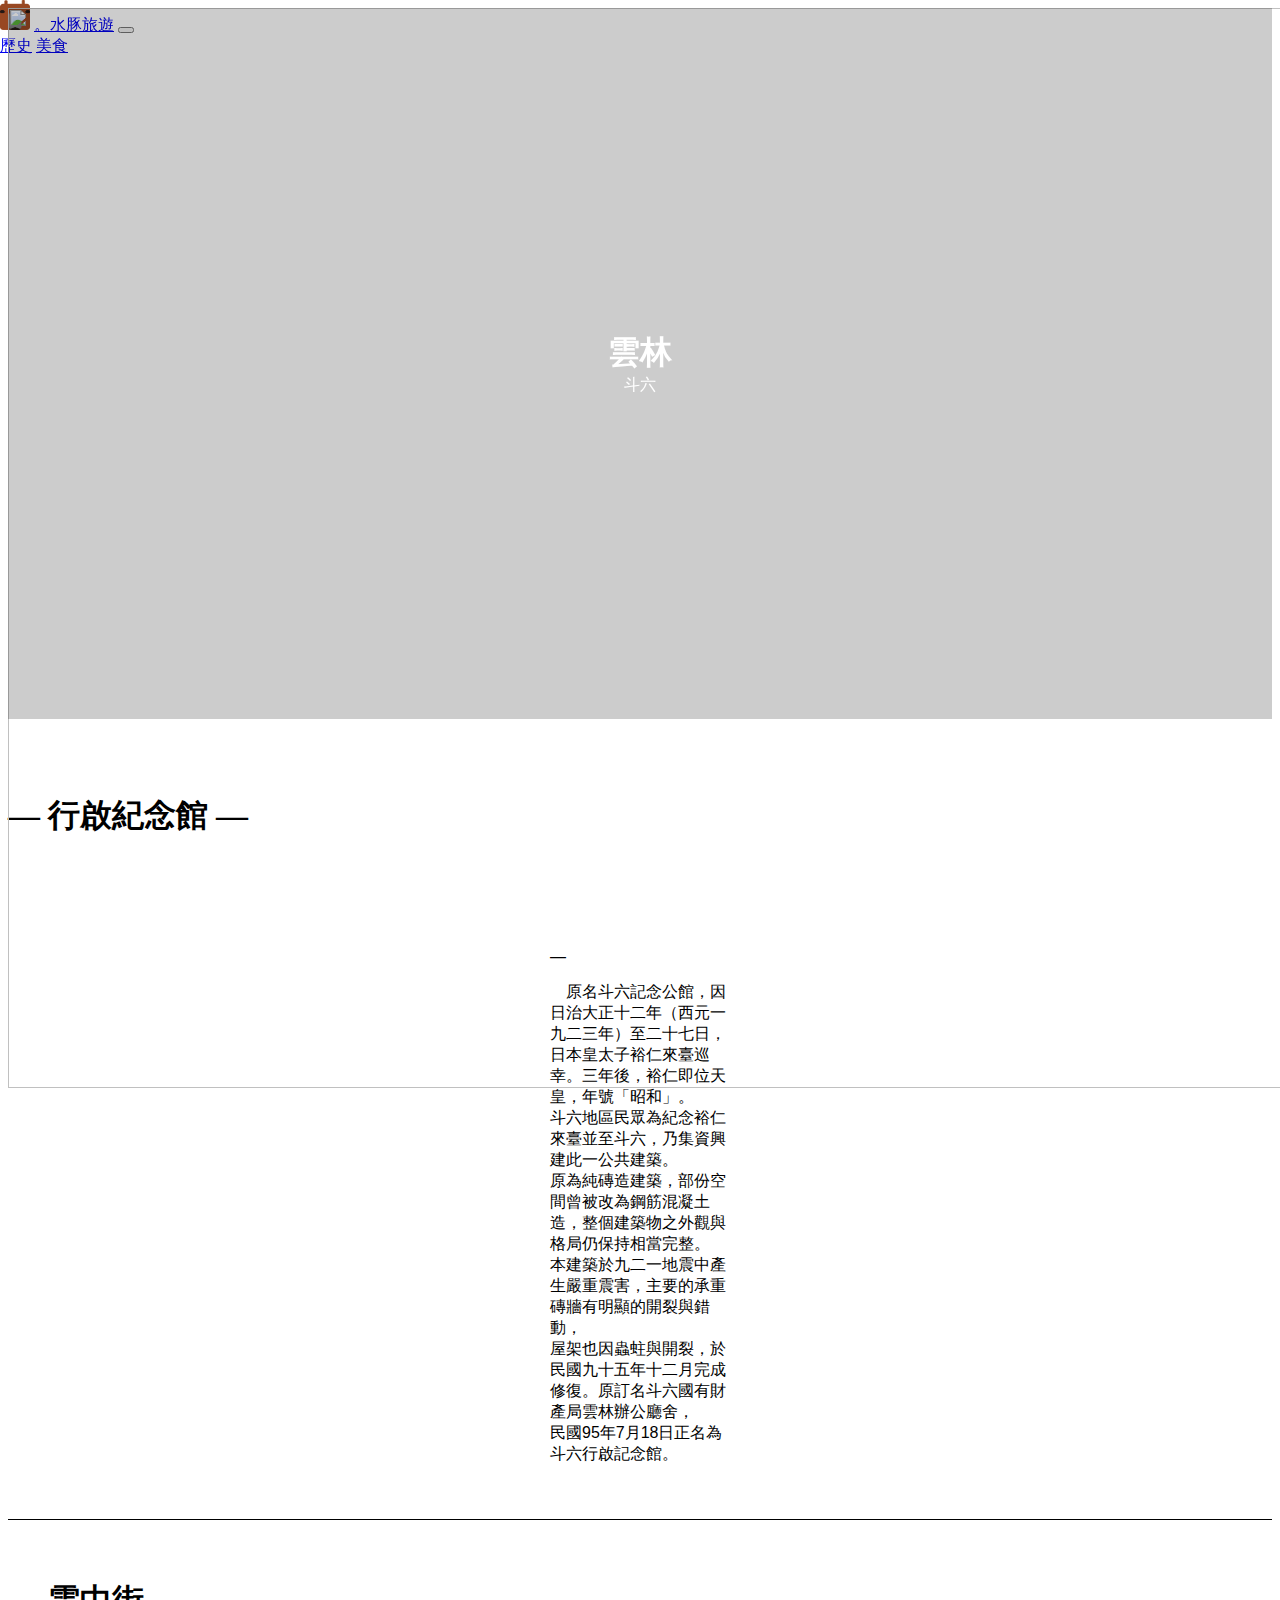
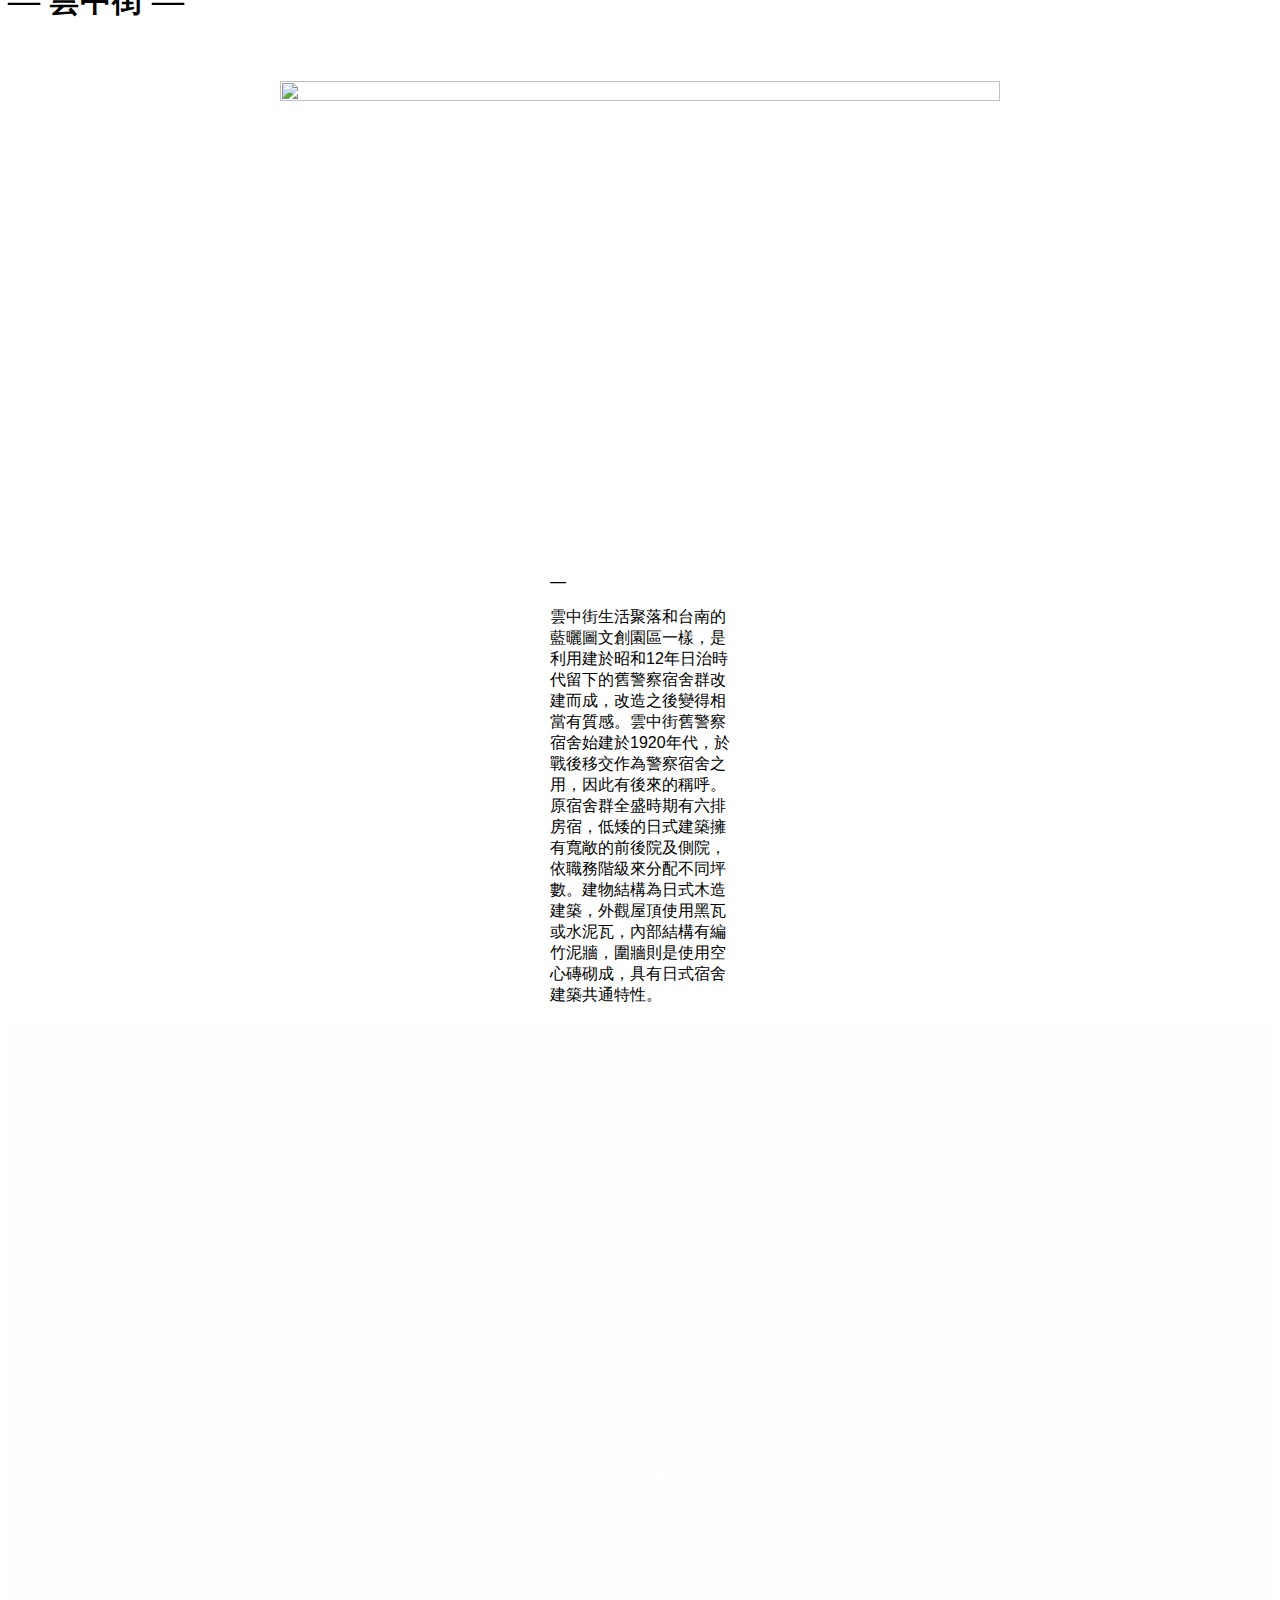
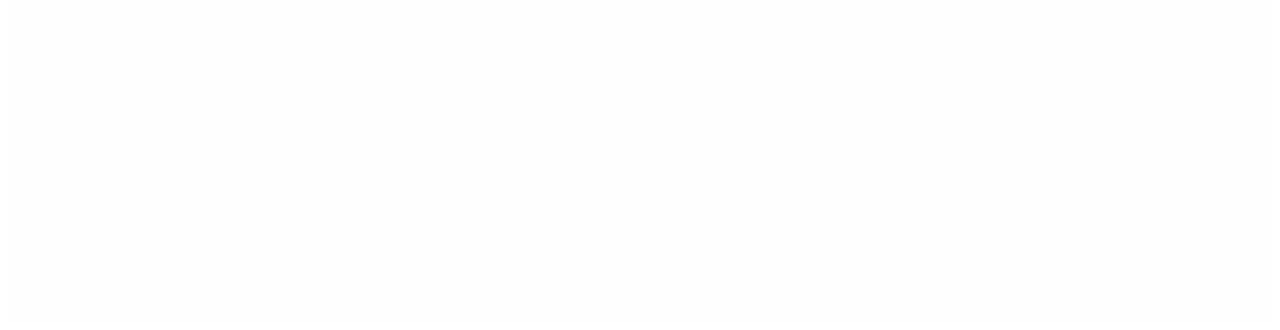
==== 歷史.html @ 9d371c61 "v1" ====
<!doctype html>
<html lang="en">
  <head>
    <meta charset="utf-8">
    <meta name="viewport" content="width=device-width, initial-scale=1">
    <title>水豚旅遊-歷史</title>
    <link href="https://cdn.jsdelivr.net/npm/bootstrap@5.2.0-beta1/dist/css/bootstrap.min.css" rel="stylesheet" integrity="sha384-0evHe/X+R7YkIZDRvuzKMRqM+OrBnVFBL6DOitfPri4tjfHxaWutUpFmBp4vmVor" crossorigin="anonymous">
    <link rel="stylesheet" href="style.css">
    <style>
      blockquote {
        border-left: 2px solid #ffffff; /* 設置左邊框為2像素寬的實線，可以根據需要調整顏色和寬度 */
        padding-left:500px;
        padding-right:500px;  /* 設置左邊框與內容的間距，可以根據需要調整值 */
      }
      </style>
    <style>
      hr {
        border: none; /* 可選，用於去除默認的邊框 */
        border-top: 1px solid #000; /* 設置上邊框為1像素寬的實線，可以根據需要調整顏色和寬度 */
        margin: 20px 0; /* 可選，用於設置分隔線的上下間距 */
      }
      .div-container > div {
        padding-bottom: 50px; /* 設置每個 <div> 元素的底內邊距，可以根據需要調整值 */
      }
      .img-wrapper {
      display: flex;
      justify-content: center; /* 將內容置中 */
      }

      .img-wrapper img {
      margin-left: auto; /* 將左邊距設為自動，使圖片靠齊左側 */
      margin-right: auto; /* 將右邊距設為自動，使圖片靠齊右側 */
      max-width: 100%; /* 設置圖片的最大寬度，以保持響應式設計 */
      height: auto; /* 設置圖片的高度自適應 */
      }
    </style>
  </head>
  <body>

    <!-- Scroll Spy Navigation -->
    <nav style="position:fixed;top:0;left:0;width:100%" class="navbar navbar-expand-lg navbar-light bg-warning fw-bold text-dark">
        <div class="container-fluid">
                <img src="img/capy.png" alt="" width="30" height="30" class="d-inline-block align-text-top">
                <a class="navbar-brand" href="index.html">。水豚旅遊</a>
          <button class="navbar-toggler" type="button" data-bs-toggle="collapse" data-bs-target="#navbarNavAltMarkup" aria-controls="navbarNavAltMarkup" aria-expanded="false" aria-label="Toggle navigation">
            <span class="navbar-toggler-icon"></span>
          </button>

          <div class="collapse navbar-collapse" id="navbarNavAltMarkup">
            <div class="navbar-nav ms-auto mb-2 mb-lg-0">
              <a class="nav-link active" aria-current="page" href="/歷史.html">歷史</a>
              <a class="nav-link" href="美食.html">美食</a>
              <a class="navbar-brand fw-bold" href="主畫面.html"></a>
            </div>
          </div>
        </div>
    </nav> 


    <!-- Scroll Spy Main Content -->
    <main data-bs-spy="scroll" data-bs-target="#navbar-example2" data-bs-root-margin="0px 0px -40%" data-bs-smooth-scroll="true" class="scrollspy-example" tabindex="0">
        <div class="video-wrapper">
            <img src="img/斗六街.jpg" class="img-fluid" width="1920" height="1080"></img>
            <div class="text-overlay">
                <div class="text-container">
                    <link rel="stylesheet" href="styles.css">
                    <h1>雲林</h1>
                    <p>斗六</p>
                  </div>
              </div>
        </div>
        <br>
        <br>
        <br>
        <!-- 行啟 -->
        <div class="container-fluid text-center ">
          <section>
            <h1>
                — 行啟紀念館 —
            </h1>
          </section>
        </div>
        <br>
        <br>
        <div class="container overflow-hidden">
          <div class="row gy-5">

              <div class="img-wrapper">
                <img src="img/行啟.jpg" alt="">
              </div>
          </div>
        </div>
        <div class="container-fluid text-center">
          <div class="row">
          <section>
            <br>
            <br>
              <blockquote>
                <p class="fw-bold">—</p>
                <p>　原名斗六記念公館，因日治大正十二年（西元一九二三年）至二十七日，
                  <br>
                  日本皇太子裕仁來臺巡幸。三年後，裕仁即位天皇，年號「昭和」。
                  <br>
                  斗六地區民眾為紀念裕仁來臺並至斗六，乃集資興建此一公共建築。
                  <br>
                  原為純磚造建築，部份空間曾被改為鋼筋混凝土造，整個建築物之外觀與格局仍保持相當完整。
                  <br>
                  本建築於九二一地震中產生嚴重震害，主要的承重磚牆有明顯的開裂與錯動，
                  <br>
                  屋架也因蟲蛀與開裂，於民國九十五年十二月完成修復。原訂名斗六國有財產局雲林辦公廳舍，
                  <br>民國95年7月18日正名為斗六行啟記念館。
                </p>
              </blockquote>
            
          </section>
          </div>
        </div>
        <br>
        <hr>

        <!-- 雲中 -->
        <br>
        <div class="container-fluid text-center ">
          <section>
            <h1>
                — 雲中街 —
            </h1>
          </section>
          <br>
          <br>
        </div>
        <div class="container overflow-hidden">
                <div class="img-wrapper">
                  <img src="img/雲中街.JPG" width="720" height="440" alt="">
                </div>
        </div>
        <div class="container-fluid text-center">
          <div class="row">
          <section>
            <br>
            <br>
              <blockquote>
                <p class="fw-bold">—</p>
                <p>雲中街生活聚落和台南的藍曬圖文創園區一樣，是利用建於昭和12年日治時代留下的舊警察宿舍群改建而成，改造之後變得相當有質感。雲中街舊警察宿舍始建於1920年代，於戰後移交作為警察宿舍之用，因此有後來的稱呼。原宿舍群全盛時期有六排房宿，低矮的日式建築擁有寬敞的前後院及側院，依職務階級來分配不同坪數。建物結構為日式木造建築，外觀屋頂使用黑瓦或水泥瓦，內部結構有編竹泥牆，圍牆則是使用空心磚砌成，具有日式宿舍建築共通特性。
                </p>
              </blockquote>
            
          </section>
          </div>
        </div>
        
        

        <!-- Footer Section Start -->
        <section id="footer" class="section">
            <h1>Footer Section</h1>
        </section>
        <!-- Footer Section End -->

    </main>




    <script src="https://cdn.jsdelivr.net/npm/bootstrap@5.2.0-beta1/dist/js/bootstrap.bundle.min.js" integrity="sha384-pprn3073KE6tl6bjs2QrFaJGz5/SUsLqktiwsUTF55Jfv3qYSDhgCecCxMW52nD2" crossorigin="anonymous"></script>
  </body>
</html>
---- style.css ----
.section {
    width: 100%;
    height: 100vh;
    display: flex;
    align-items: center;
    justify-content: center;
    color: #fff;
}

.section:nth-child(odd) {
    background: rgb(255, 255, 255);
}

.section:nth-child(even) {
    background: rgb(254, 254, 254);
}

.text-container {
    position: relative;
  }
  
  .text-container span {
    position: absolute;
    top: 0;
    left: 0;
    font-size: 50px; /* 设置文字大小，根据需要进行调整 */
    text-align: center; /* 设置文字居中对齐 */
    line-height: 20; 
}
.video-wrapper {
    position: relative;
    width: 100%;
    height: 0;
    padding-bottom: 56.25%; /* 按比例调整填充高度，这里使用16:9的宽高比 */
  }
  
  .video-wrapper {
    position: relative;
  }
  
  .video-wrapper video {
    width: 100%;
    height: auto;
  }
  
.text-overlay {
    position: absolute;
    top: 0;
    left: 0;
    width: 100%;
    height: 100%;
    background-color: rgba(0, 0, 0, 0.2); /* 设置透明背景颜色 */
    color: #fff;
    padding: 20px;
    box-sizing: border-box;
}
  
.text-overlay h1,
  .text-overlay p {
    margin: 0;
 }
.text-container {
    display: flex;
    flex-direction: column;
    justify-content: center;
    align-items: center;
    height: 100%;
    text-align: center;
}
h1 {
    font-family: 'Noto Serif TC', serif;
    font: size 50px; ;
  }
  p {
    font-family: Arial, sans-serif;
  }
h2 {
    font-family: 'Noto Serif TC', serif;
    font: size 50px; ;
}
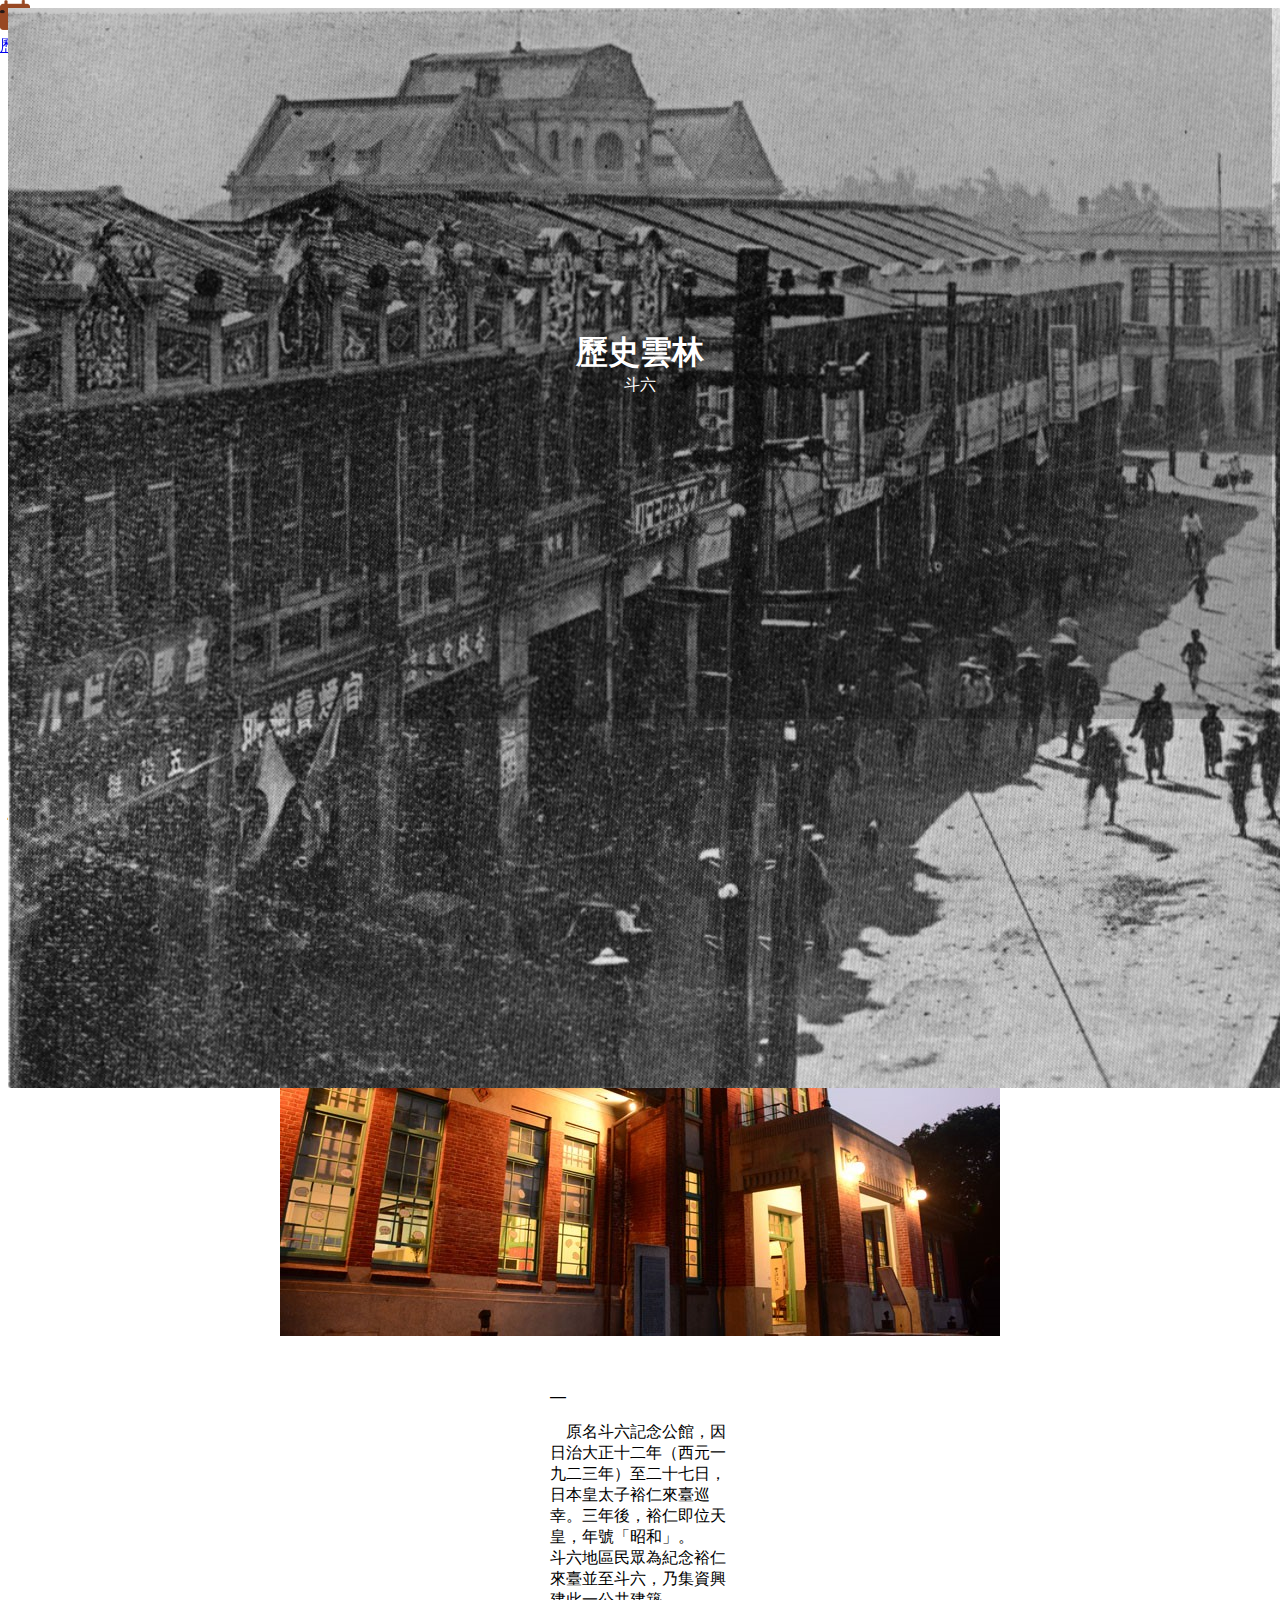
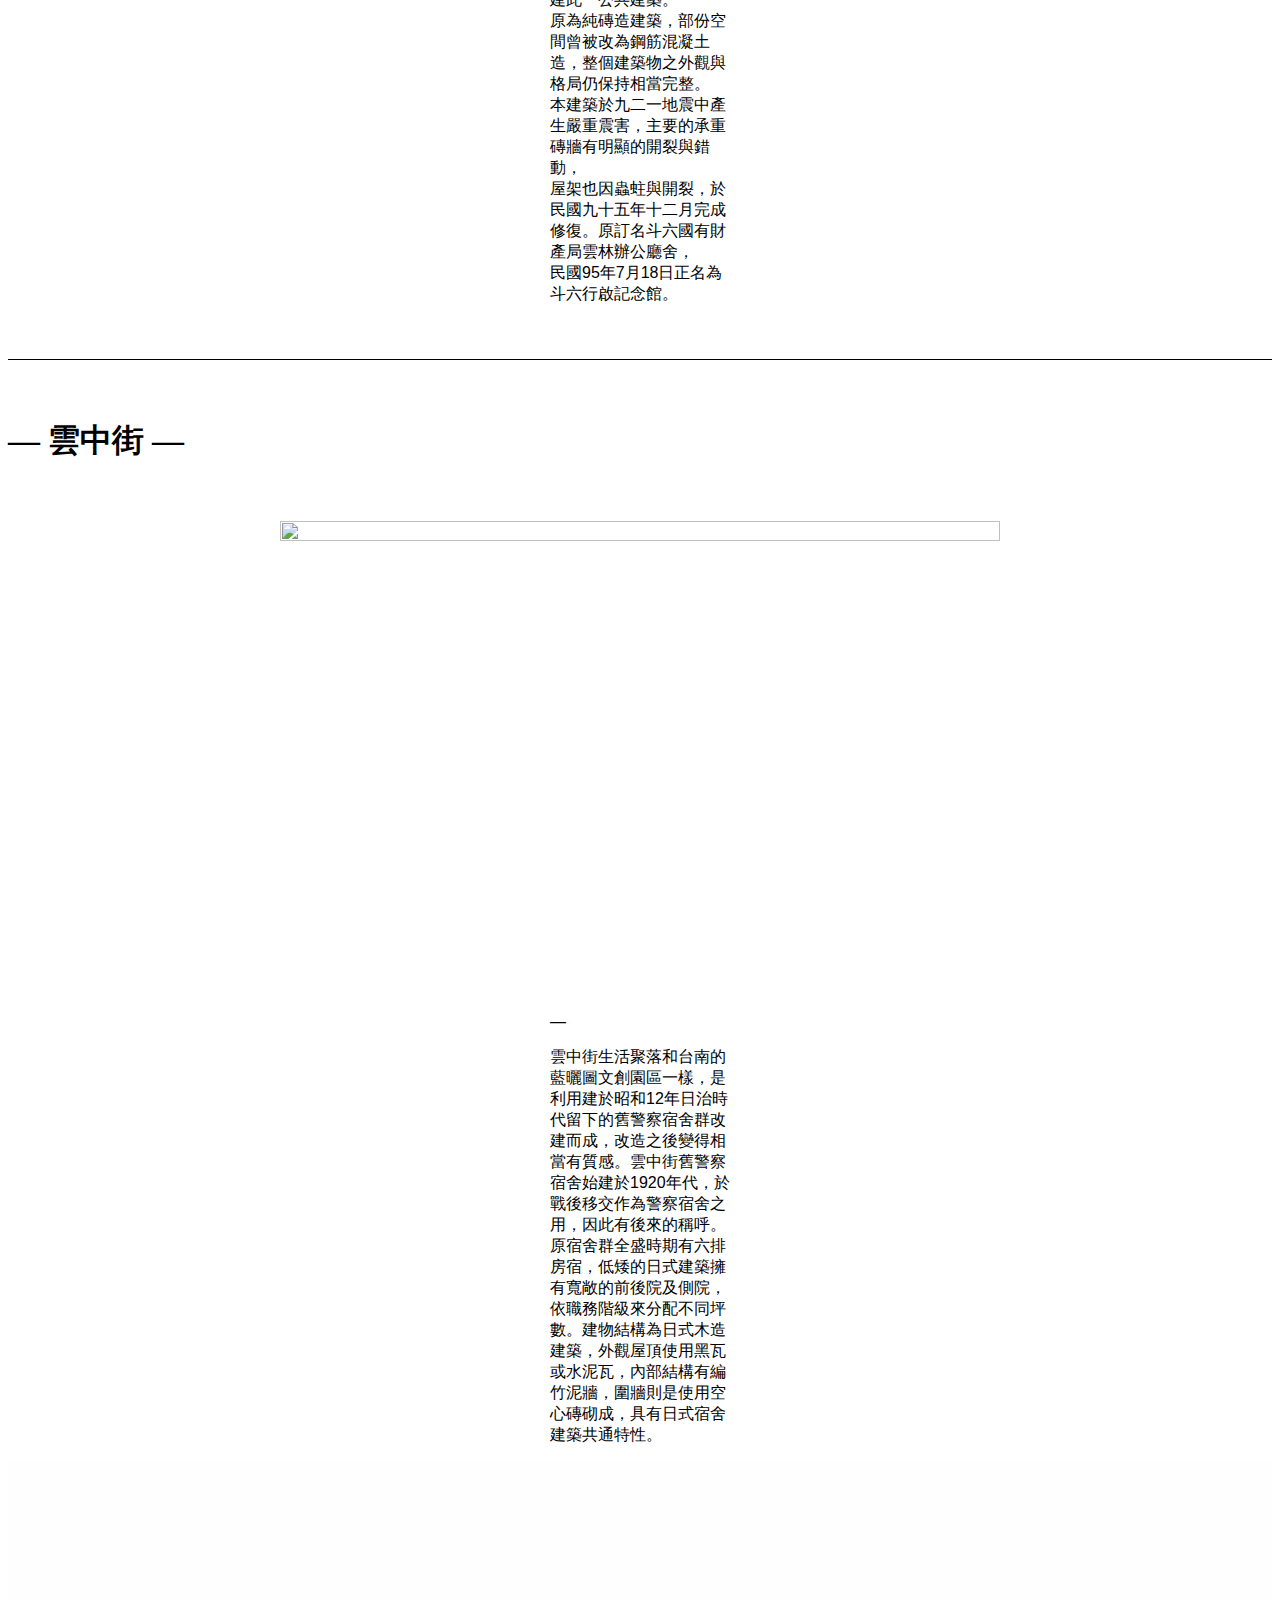
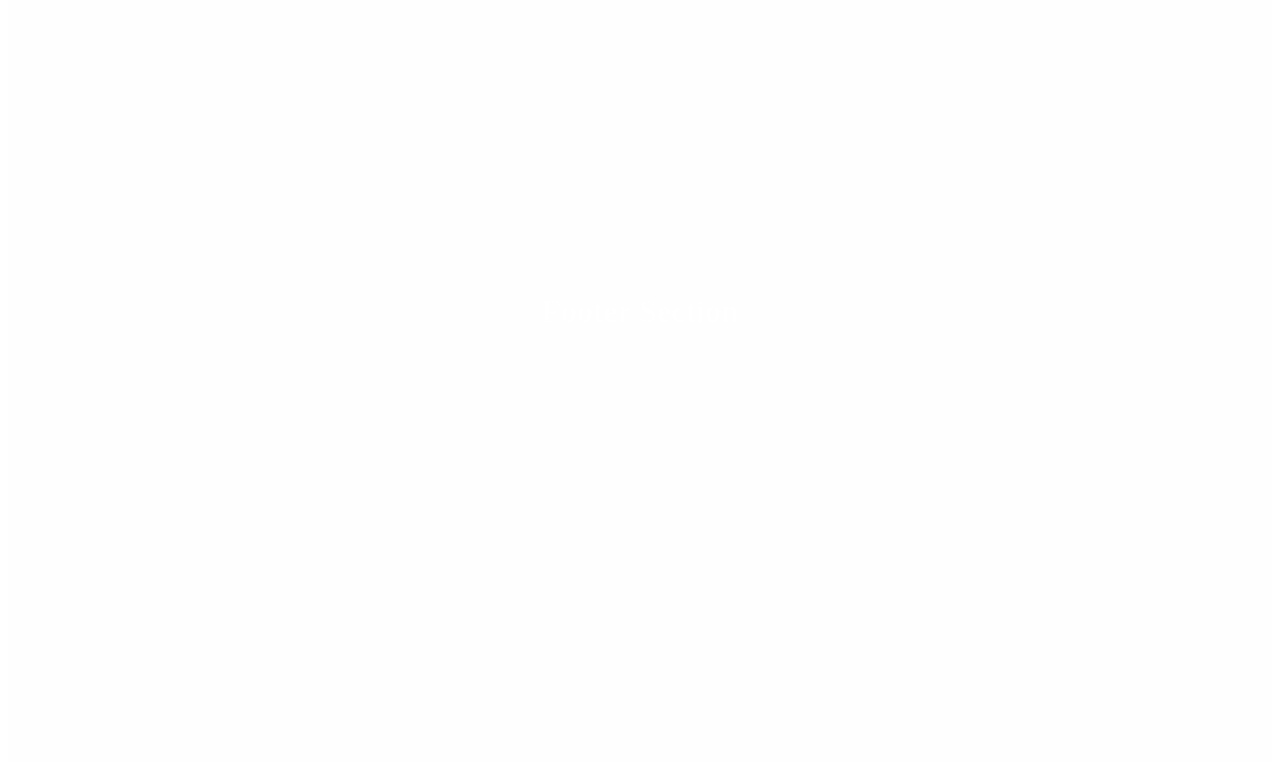
==== commit d0a15b04: "v2" ====
--- a/歷史.html
+++ b/歷史.html
@@ -64,7 +64,7 @@
             <div class="text-overlay">
                 <div class="text-container">
                     <link rel="stylesheet" href="styles.css">
-                    <h1>雲林</h1>
+                    <h1>歷史雲林</h1>
                     <p>斗六</p>
                   </div>
               </div>
